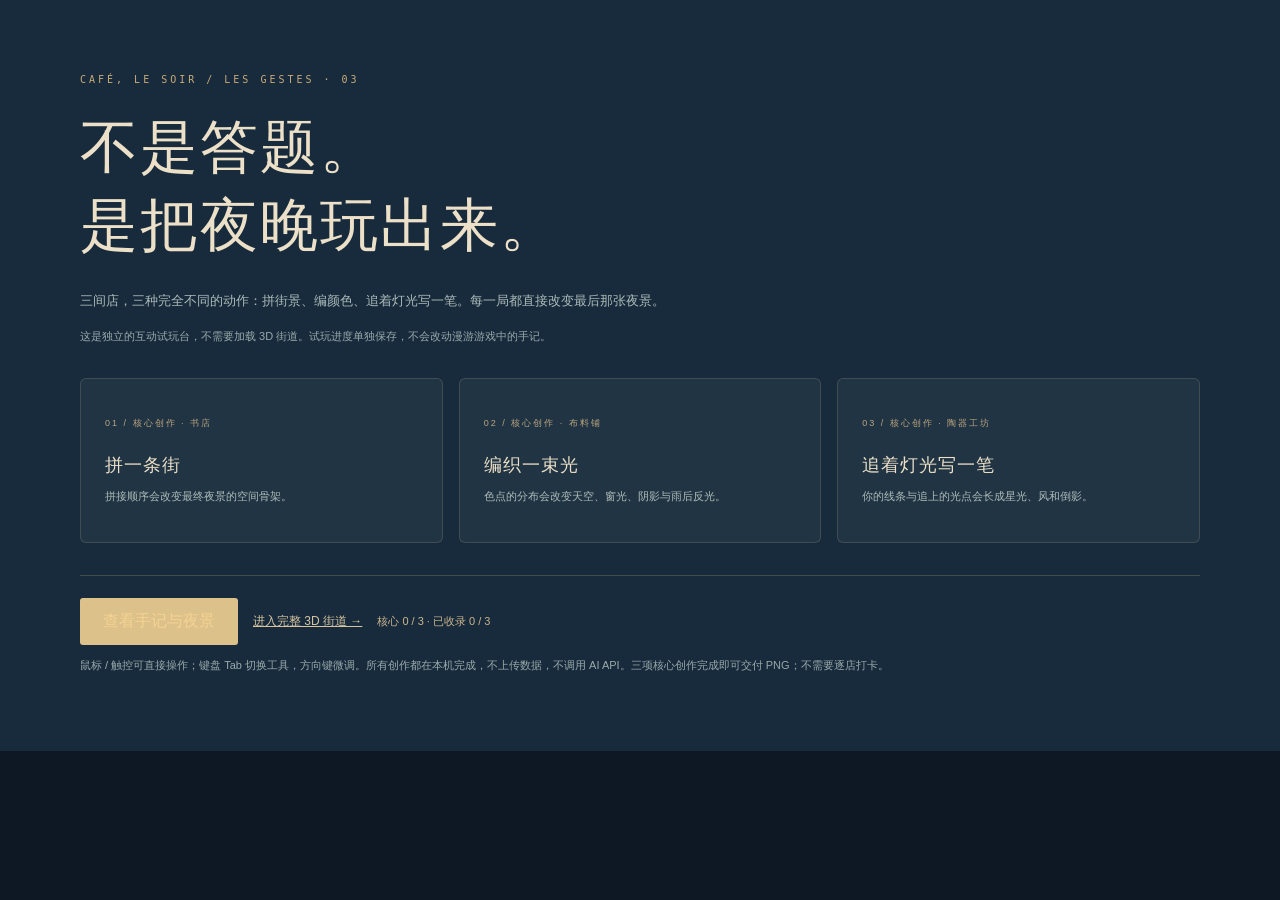
==== workshops.html @ 01839e98 "feat: redesign cafe interaction games as three hands-on workshops" ====
<!doctype html>
<html lang="zh-CN"><head><meta charset="utf-8"><meta name="viewport" content="width=device-width,initial-scale=1"><title>夜色手作 · 三个夜间游戏</title><link rel="icon" href="data:,"><link rel="stylesheet" href="style.css?v=08">
<style>
body{overflow:auto;background:#172b3c;color:#ece0c8;padding:clamp(22px,5vw,70px);max-width:1300px;margin:auto}main{max-width:1120px;margin:auto}.lab-kicker{font:10px monospace;letter-spacing:3px;color:#c9aa78}.lab-title{font-family:Georgia,"Songti SC",serif;font-size:clamp(32px,5vw,58px);font-weight:400;letter-spacing:2px;margin:24px 0}.lab-intro{color:#adbab8;line-height:1.9;font-size:13px;max-width:650px}.lab-grid{display:grid;grid-template-columns:repeat(auto-fit,minmax(235px,1fr));gap:16px;margin:32px 0}.lab-card{padding:24px;text-align:left;border-radius:6px;min-height:165px;background:#203444;border-color:#c4b38833}.lab-card small{display:block;color:#bba47e;letter-spacing:2px;font-size:9px}.lab-card strong{display:block;font-size:18px;letter-spacing:1px;font-weight:400;margin:22px 0 10px}.lab-card span{display:block;font-size:11px;color:#aebbb7;line-height:1.8}.lab-bar{display:flex;align-items:center;gap:15px;flex-wrap:wrap;padding-top:22px;border-top:1px solid #bda67c44}.lab-bar button{padding:13px 23px;background:#ddc18a;color:#1c303b;border:0}.lab-bar a{color:#d8c4a0;font-size:12px}.lab-note{font-size:11px;color:#9aa9aa;line-height:1.8}#toast{position:fixed;z-index:30;top:20px}#story-dialog{z-index:20}.lab-gallery-count{color:#ccb58e;font-size:11px}
</style></head>
<body><main><p class="lab-kicker">CAFÉ, LE SOIR / LES GESTES · 03</p><h1 class="lab-title">不是答题。<br>是把夜晚玩出来。</h1><p class="lab-intro">三间店，三种完全不同的动作：拼街景、编颜色、追着灯光写一笔。每一局都直接改变最后那张夜景。</p><p class="lab-note">这是独立的互动试玩台，不需要加载 3D 街道。试玩进度单独保存，不会改动漫游游戏中的手记。</p><div class="lab-grid" id="workshop-gallery"></div><div class="lab-bar"><button id="journal">查看手记与夜景</button><a href="index.html?view=door&amp;shop=cafe">进入完整 3D 街道 →</a><span id="lab-count" class="lab-gallery-count"></span></div><p class="lab-note">鼠标 / 触控可直接操作；键盘 Tab 切换工具，方向键微调。所有创作都在本机完成，不上传数据，不调用 AI API。三项核心创作完成即可交付 PNG；不需要逐店打卡。</p></main>
<dialog id="story-dialog" aria-labelledby="story-title"><button id="close-story" aria-label="关闭工作台">× <span>Esc</span></button><div id="story-content"></div></dialog><div id="toast" role="status"></div>
<script type="module" src="workshops.js?v=08"></script></body></html>
---- style.css ----
:root{color-scheme:dark;font-family:Inter,-apple-system,BlinkMacSystemFont,"PingFang SC",sans-serif;color:#f4ead4;background:#0e1825}*{box-sizing:border-box}body{margin:0;overflow:hidden}#scene{position:fixed;inset:0;width:100%;height:100%;outline:none;touch-action:none}header{position:absolute;top:28px;left:34px;right:34px;display:flex;align-items:center;gap:17px;pointer-events:none;text-shadow:0 2px 14px #0008}.brand{font-family:Georgia,serif;font-size:34px;text-decoration:none;color:#f2dfb3;border:1px solid #dec79866;padding:7px 10px}.brand span{color:#ddaa5a}.overline{font-size:9px;letter-spacing:2.7px;margin:0 0 8px;color:#e4c997}h1{font-size:17px;font-weight:500;margin:0;letter-spacing:2px}h1 span{font-weight:300;color:#d1c7b6;font-size:12px}.edition{margin-left:auto;text-align:right;font:10px monospace;letter-spacing:2px}.edition span{display:block;margin-top:10px;font:10px sans-serif;letter-spacing:1px;color:#d4caba}#intro{position:absolute;top:31%;left:40px;max-width:330px;padding:25px 27px 26px;background:linear-gradient(120deg,#10202cda,#10202c58);border-left:1px solid #efd6a37a;backdrop-filter:blur(6px);transition:opacity .4s,transform .4s}.chapter{font-size:9px;letter-spacing:2px;color:#d7b982}#intro h2{font-family:Georgia,"Songti SC",serif;font-size:31px;font-weight:400;line-height:1.45;letter-spacing:1px;margin:21px 0 18px}#intro p{font-size:12px;line-height:2;color:#ccc6b9}button,select{font:inherit;color:inherit;border:1px solid #c2ae7a42;background:#17222dbd;border-radius:3px;cursor:pointer}button:hover{background:#c8a96c2a;border-color:#d8b87e}button:focus-visible,select:focus-visible{outline:2px solid #efc87e;outline-offset:3px}#enter{width:100%;margin:15px 0;padding:13px 16px;color:#202324;background:#ddc18a;text-align:left;font-size:12px;border:0}#enter span{float:right}small{font-size:10px;color:#aaa99f;line-height:1.8}.walking #intro{opacity:0;pointer-events:none;transform:translateX(-14px)}#location{position:absolute;bottom:107px;left:35px;font-size:13px;text-shadow:0 2px 9px #000}#location span{display:block;font-size:8px;letter-spacing:2px;color:#c6bda9;margin-top:7px}nav{position:absolute;bottom:44px;left:50%;transform:translateX(-50%);display:flex;align-items:center;gap:12px;white-space:nowrap;padding:10px 14px;background:#101c29d9;border:1px solid #c9b78430;border-radius:6px;box-shadow:0 6px 40px #0004;backdrop-filter:blur(14px);font-size:11px}nav label{display:flex;gap:9px;align-items:center;color:#bfb8a8}nav button{padding:8px 10px;border-color:transparent}select{padding:7px 20px 7px 9px}input{accent-color:#d3b57e;width:83px}output{min-width:16px;font-size:10px}footer{position:absolute;bottom:15px;left:34px;right:34px;display:flex;justify-content:space-between;gap:20px;font-size:9px;letter-spacing:.6px;color:#c6c3b6;text-shadow:0 1px 4px #000}footer b{font-weight:400;margin-left:10px;color:#b0b7ba}i{display:inline-block;width:5px;height:5px;border-radius:50%;background:#dab879;margin-right:7px}.crosshair{display:none;position:absolute;left:50%;top:50%;width:3px;height:3px;background:#faf0d999;border-radius:50%;pointer-events:none}.locked .crosshair{display:block}dialog{max-width:510px;padding:36px;background:#172431;color:#e4dccb;border:1px solid #b7a57666;border-radius:6px}dialog::backdrop{background:#0007;backdrop-filter:blur(7px)}dialog h2{font-size:23px;font-weight:400}dialog p:not(.overline){font-size:12px;line-height:1.9;color:#b8bec1}dialog button{padding:10px}#close-help{float:right;border:0;font-size:23px;padding:0;background:none}#loading{position:fixed;inset:0;display:flex;flex-direction:column;align-items:center;justify-content:center;background:#13202c;z-index:10;transition:opacity .6s}#loading span{font:30px Georgia;letter-spacing:6px;color:#e0bf83}#loading p{font-size:12px;color:#a0a9ae;margin-top:25px}#loading.done{opacity:0;pointer-events:none}#toast{position:absolute;top:105px;left:50%;transform:translateX(-50%);background:#16222eef;border:1px solid #d8bd8355;padding:11px 19px;font-size:12px;border-radius:4px;opacity:0;transition:opacity .2s;pointer-events:none}#toast.show{opacity:1}@media(max-width:800px){header{left:18px;right:18px;top:18px}.edition{display:none}#intro{left:20px;top:27%;padding:18px}nav{gap:4px;padding:8px;max-width:96vw;flex-wrap:wrap;justify-content:center;bottom:40px}.paint{display:none}footer{left:15px;right:15px}#movement{display:none}#location{bottom:115px;left:20px}h1 span{display:none}}

#interaction{position:absolute;left:50%;bottom:155px;transform:translateX(-50%);z-index:2}#interaction[hidden]{display:none}#interact{padding:13px 22px;background:#d9bf8fee;color:#152329;border:1px solid #f7dfb1;box-shadow:0 4px 25px #0008;font-size:13px;white-space:nowrap}#room-status{position:absolute;right:30px;top:108px;max-width:280px;font-size:11px;color:#e2d5b9;text-shadow:0 2px 5px #000;background:#13202bac;padding:9px 12px;border-left:2px solid #c8a777;pointer-events:none}@media(max-width:800px){#room-status{top:85px;right:16px;max-width:230px;font-size:10px}#interaction{bottom:145px}}
/* v05: a field notebook beside the world, rather than a full-screen quest menu. */
#story-hud{position:absolute;top:145px;right:30px;max-width:310px;padding:13px 16px;background:#13232dde;border:1px solid #d1bd8840;border-radius:3px;pointer-events:none;box-shadow:0 4px 24px #0003}#story-hud p{font-size:12px;margin:0 0 8px;color:#edd2a0}#story-hud span{font-size:11px;color:#aebdc4}#journal{color:#f2d392;border-color:#d9ba7b66}.story-open #interaction,.story-open #story-hud,.story-open #room-status{visibility:hidden}
#story-dialog{box-sizing:border-box;position:fixed;inset:18px 18px 18px auto;margin:0;width:390px;max-width:calc(100vw - 36px);max-height:calc(100dvh - 36px);height:fit-content;overflow:auto;padding:28px 26px 20px;background:#e9e0ce;color:#293443;border:1px solid #f9efd9;border-radius:4px;box-shadow:0 18px 70px #0007}#story-dialog::backdrop{background:#08132030;backdrop-filter:none}#story-dialog h2{font-family:Georgia,"Songti SC",serif;font-size:27px;line-height:1.4;margin:16px 0 12px}#story-dialog .overline{color:#8b674a;font-size:9px;letter-spacing:2px;padding-right:20px}#close-story{position:absolute;top:10px;right:12px;font-size:21px;color:#44505c;border:0;background:none;padding:2px 5px}#close-story span{font:9px monospace;color:#827965}#story-dialog p.story-lead{font-size:12px;line-height:1.9;color:#56606a;margin:0 0 14px}#story-dialog .study-concept{font-size:10px;color:#8a6343;letter-spacing:1px;margin:12px 0}#story-dialog p.story-fine{font-size:10px;line-height:1.8;color:#7c786f;margin:13px 0}#story-dialog p.story-path{font-size:12px;line-height:1.8;color:#455564;border-left:2px solid #a58759;padding-left:13px}#story-dialog p.story-progress{font-size:11px;color:#866642;border-bottom:1px solid #b6a58966;padding-bottom:12px}#story-dialog .study-preview{width:100%;height:auto;border:1px solid #ab927343;display:block;margin-bottom:15px}#story-dialog button{color:#37424b;border-color:#a590703f;background:#f5eedf}#story-dialog button:hover{border-color:#8d7454;background:#ddd0b8}#story-dialog button:focus-visible,#story-dialog a:focus-visible,#story-dialog summary:focus-visible{outline:2px solid #385c75;outline-offset:2px}.study-choices{display:grid;gap:8px}.study-choices button{text-align:left;padding:11px 13px!important}.study-choices button span{display:block;font-size:12px}.study-choices button small{display:block;font-size:10px;color:#76776d;margin-top:4px}.study-choices button[aria-pressed=true]{background:#d6dccc!important;border-color:#71816d!important;box-shadow:inset 3px 0 #647760}#story-dialog p.choice-status{font-size:10px;color:#69735f;line-height:1.7}#story-dialog .story-primary{display:block;width:100%;border:0;background:#314c52;color:#f8ead0;text-align:center;padding:13px 10px;font-size:12px;margin:11px 0;text-decoration:none;border-radius:3px}#story-dialog .story-primary:hover{background:#466269}#story-dialog .story-secondary{display:block;width:100%;padding:10px;font-size:11px;margin:8px 0;background:transparent}.journal-list{margin:18px 0 10px;border-top:1px solid #ab947b55}.journal-row{display:flex;align-items:center;gap:12px;width:100%;padding:11px 5px!important;text-align:left;background:transparent!important;border:0!important;border-bottom:1px solid #ab947b55!important;border-radius:0}.journal-row>span:nth-child(2){flex:1}.journal-row b{font-size:12px;font-weight:500}.journal-row small{display:block;font-size:10px;color:#7b7a73}.journal-row em{font-size:9px;font-style:normal;color:#8e7a5d;margin-left:5px}.journal-number{font:18px Georgia;width:22px}.journal-row:hover{background:#d9ccb788!important}.final-postcard{display:block;width:100%;border:1px solid #bca983;margin:18px 0}#story-dialog details{font-size:10px;line-height:1.8;color:#77756d;padding:9px 0;border-top:1px solid #b7a98a66}#story-dialog details p{font-size:10px;color:#77756d}#story-dialog summary{cursor:pointer;color:#796c55}#story-dialog p.panel-controls{font:9px sans-serif;color:#999182;border-top:1px solid #bba98a55;padding-top:12px;margin:15px 0 0}#toast{z-index:4;max-width:80vw;line-height:1.8}.story-open nav{opacity:.5;pointer-events:none}
@media(max-width:1000px){nav{gap:3px;padding:8px}nav button{padding:8px}.paint{display:none}h1 span{display:none}}
@media(max-width:600px){#story-dialog{inset:10px 10px 10px auto;width:calc(100vw - 20px);max-width:420px;max-height:calc(100dvh - 20px);padding:26px 20px 16px}#story-hud{top:auto;right:16px;bottom:208px;max-width:230px;padding:10px}#story-hud p{font-size:10px}#story-hud span{font-size:10px}nav{width:95vw;white-space:normal}#room-status{display:none}.study-preview{max-height:170px;object-fit:contain}#intro{max-width:290px}footer{font-size:8px}}

/* v06 — the workbench is a place to act, not a multiple-choice card. */
#story-dialog.is-workshop{inset:24px;margin:auto;width:min(1040px,calc(100vw - 48px));max-width:none;max-height:calc(100dvh - 48px);padding:28px 32px;background:#ede5d5;border-radius:10px}
#story-dialog.is-workshop h2{margin:10px 0 8px;font-size:30px;letter-spacing:1px}
#story-dialog.is-workshop .story-lead{max-width:760px;margin-bottom:22px}
.workshop-layout{display:grid;grid-template-columns:minmax(0,1.9fr) minmax(235px,1fr);gap:26px;align-items:start}
.workshop-stage{min-width:0}.workshop-canvas{display:block;width:100%;height:auto;aspect-ratio:640/420;border-radius:5px;box-shadow:0 7px 20px #14253722;cursor:crosshair;touch-action:none;user-select:none;outline-offset:4px}
.workshop-canvas:focus-visible{outline:2px solid #a17e47}.workshop-caption{display:flex;justify-content:space-between;gap:10px;color:#887961;font:8px monospace;letter-spacing:1px;margin-top:12px}
#story-dialog p.workshop-hint{font-size:12px;color:#5a6e6e;line-height:1.8;padding:12px 0;border-bottom:1px solid #b4a38155}
#story-dialog .workshop-tools h3{font:19px Georgia,"Songti SC",serif;font-weight:500;margin:10px 0}
#story-dialog p.workshop-instruction{color:#65716e;font-size:11px;line-height:1.9;margin:0 0 14px}
.workshop-tools .overline{font-size:8px!important}.workshop-range{display:block;margin:13px 0;font-size:10px;color:#62706c}.workshop-range>span{display:flex;justify-content:space-between;gap:8px}.workshop-range output{font-size:9px;color:#8c785d}.workshop-range input{display:block;width:100%;margin:10px 0 2px;accent-color:#496966;min-height:20px;cursor:ew-resize}
.workshop-history{display:flex;flex-wrap:wrap;gap:5px;border-top:1px solid #b4a38155;padding-top:12px;margin-top:16px}#story-dialog .workshop-history button{font-size:9px;padding:7px 8px;border-radius:4px}
#story-dialog button:disabled{opacity:.42;cursor:not-allowed}#story-dialog button:disabled:hover{background:#f5eedf}
#story-dialog p.workshop-feedback{min-height:32px;font-size:10px;line-height:1.6;color:#627369;margin:12px 0 8px}
#story-dialog p.workshop-result-label{font-size:9px;letter-spacing:1px;color:#a08053;margin:6px 0}.workshop-postcard{width:100%;height:auto;display:block;border:1px solid #cabba0}
#story-dialog p.workshop-effect{font-size:10px;line-height:1.7;color:#7d7e70;margin:8px 0}
#story-dialog p.workshop-key-help{color:#87877a;font-size:9px;line-height:1.8;margin:8px 0}
.workshop-swatches,.workshop-picker{display:flex;gap:6px;flex-wrap:wrap}#story-dialog .workshop-swatches button{font-size:9px;padding:9px 7px;border-top:6px solid var(--ink)}#story-dialog .workshop-picker button{font-size:9px;padding:8px}
#story-dialog .workshop-picker [aria-pressed=true],#story-dialog .workshop-swatches [aria-pressed=true]{background:#314e53;color:#f8efd9;border-color:#314e53}
#story-dialog.is-workshop .story-primary{width:100%;max-width:560px;margin:17px 0 6px;border-radius:5px}
#story-dialog.is-workshop .story-secondary{width:100%;max-width:560px;margin:2px 0;text-align:center}
#story-dialog.is-workshop .story-fine{margin:10px 0 0;max-width:760px}
@media(max-width:720px){#story-dialog.is-workshop{inset:10px;width:calc(100vw - 20px);max-height:calc(100dvh - 20px);padding:24px 17px}.workshop-layout{grid-template-columns:1fr;gap:15px}.workshop-postcard{max-width:260px}.workshop-tools{display:block}.workshop-caption{font-size:7px}#story-dialog.is-workshop h2{font-size:25px}.workshop-range input{min-height:28px}.workshop-history button{min-height:38px}}
@media(prefers-reduced-motion:reduce){*{scroll-behavior:auto!important;transition:none!important}}
/* v07 commission controls */
#story-dialog p.workshop-control-label{font-size:9px;letter-spacing:1px;color:#8b7657;margin:14px 0 7px}.workshop-choice-grid{display:grid;grid-template-columns:repeat(2,minmax(0,1fr));gap:6px}.workshop-choice-grid button{font-size:9px;padding:9px 6px}.workshop-choice-grid button[aria-pressed=true]{background:#314e53!important;color:#f8efd9!important;border-color:#314e53!important}.commission-grid{display:grid;gap:9px;margin:17px 0}.commission-card{text-align:left!important;padding:13px 14px!important}.commission-card strong,.commission-card span,.commission-card small{display:block}.commission-card strong{font:16px Georgia,"Songti SC",serif}.commission-card span{font-size:10px;color:#7c6b54;margin:5px 0}.commission-card small{font-size:10px;line-height:1.7;color:#6e7470}.commission-card[aria-pressed=true]{background:#d8dfd6!important;border-color:#61796d!important}.commission-brief{border-left:3px solid #9b7c52;padding:10px 14px;margin:14px 0;background:#e4dac5}.commission-brief b{display:block;font:18px Georgia,"Songti SC",serif;margin-bottom:6px}.commission-brief span{font-size:11px;line-height:1.8;color:#5e665f}.trait-list{display:grid;grid-template-columns:repeat(5,1fr);gap:6px;margin:14px 0}.trait-item{background:#ded5c3;padding:8px 4px;text-align:center}.trait-item b{display:block;font-size:11px}.trait-item span{font-size:8px;color:#88785f}.gallery-grid{display:grid;grid-template-columns:repeat(2,minmax(0,1fr));gap:10px;margin:15px 0}.gallery-item{border:1px solid #bca983;background:#e4dac7;padding:7px}.gallery-item img{width:100%;height:auto;display:block}.gallery-item b,.gallery-item small{display:block;margin-top:5px}.gallery-item b{font:12px Georgia,"Songti SC",serif}.gallery-item small{font-size:8px;color:#766d60}@media(max-width:600px){.trait-list{grid-template-columns:repeat(3,1fr)}.gallery-grid{grid-template-columns:1fr}}
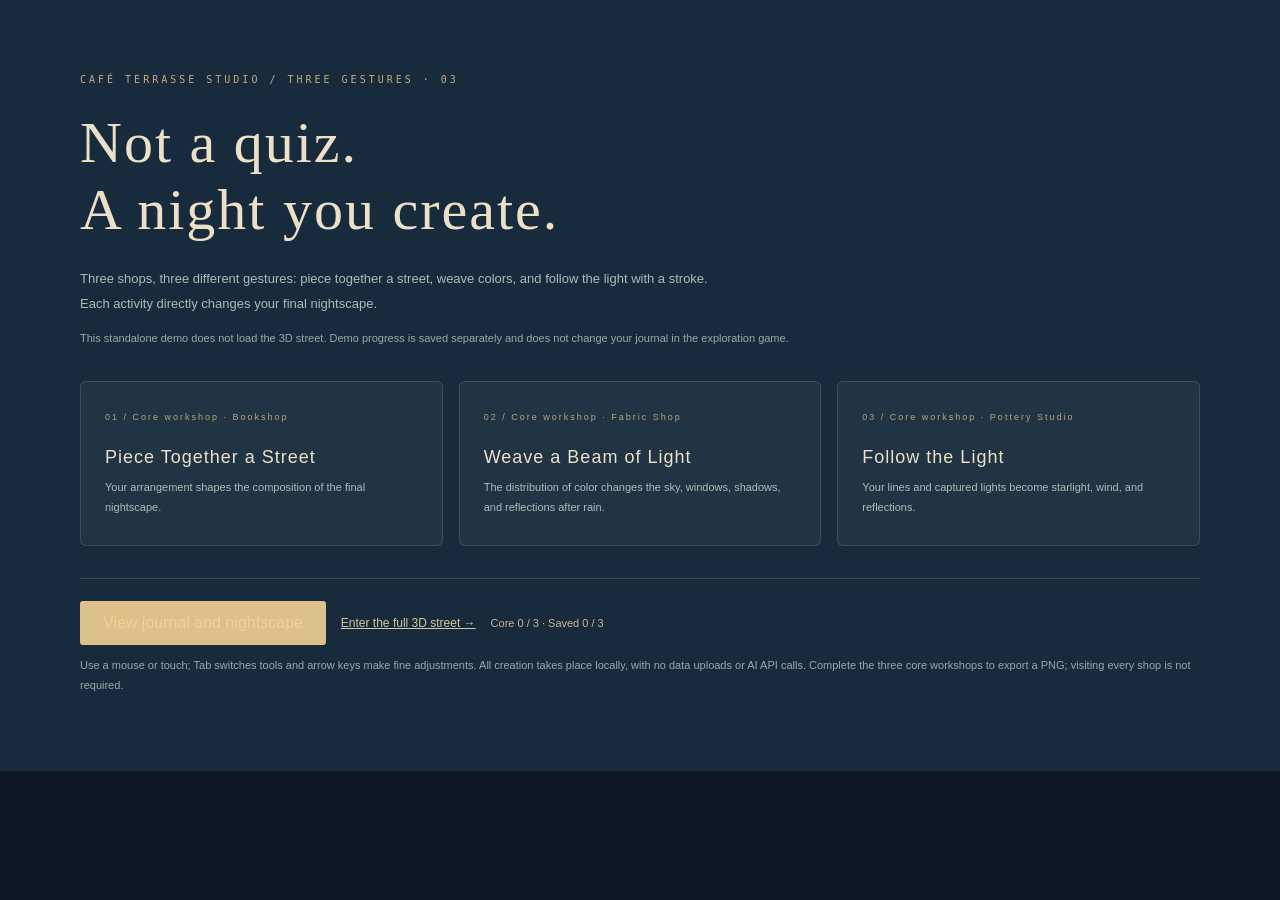
==== commit 31abfa0f: "Translate project documentation and interactive experience into English" ====
--- a/workshops.html
+++ b/workshops.html
@@ -1,8 +1,8 @@
 <!doctype html>
-<html lang="zh-CN"><head><meta charset="utf-8"><meta name="viewport" content="width=device-width,initial-scale=1"><title>夜色手作 · 三个夜间游戏</title><link rel="icon" href="data:,"><link rel="stylesheet" href="style.css?v=08">
+<html lang="en"><head><meta charset="utf-8"><meta name="viewport" content="width=device-width,initial-scale=1"><title>Night Workshops · Three Creative Activities</title><link rel="icon" href="data:,"><link rel="stylesheet" href="style.css?v=08-en">
 <style>
 body{overflow:auto;background:#172b3c;color:#ece0c8;padding:clamp(22px,5vw,70px);max-width:1300px;margin:auto}main{max-width:1120px;margin:auto}.lab-kicker{font:10px monospace;letter-spacing:3px;color:#c9aa78}.lab-title{font-family:Georgia,"Songti SC",serif;font-size:clamp(32px,5vw,58px);font-weight:400;letter-spacing:2px;margin:24px 0}.lab-intro{color:#adbab8;line-height:1.9;font-size:13px;max-width:650px}.lab-grid{display:grid;grid-template-columns:repeat(auto-fit,minmax(235px,1fr));gap:16px;margin:32px 0}.lab-card{padding:24px;text-align:left;border-radius:6px;min-height:165px;background:#203444;border-color:#c4b38833}.lab-card small{display:block;color:#bba47e;letter-spacing:2px;font-size:9px}.lab-card strong{display:block;font-size:18px;letter-spacing:1px;font-weight:400;margin:22px 0 10px}.lab-card span{display:block;font-size:11px;color:#aebbb7;line-height:1.8}.lab-bar{display:flex;align-items:center;gap:15px;flex-wrap:wrap;padding-top:22px;border-top:1px solid #bda67c44}.lab-bar button{padding:13px 23px;background:#ddc18a;color:#1c303b;border:0}.lab-bar a{color:#d8c4a0;font-size:12px}.lab-note{font-size:11px;color:#9aa9aa;line-height:1.8}#toast{position:fixed;z-index:30;top:20px}#story-dialog{z-index:20}.lab-gallery-count{color:#ccb58e;font-size:11px}
 </style></head>
-<body><main><p class="lab-kicker">CAFÉ, LE SOIR / LES GESTES · 03</p><h1 class="lab-title">不是答题。<br>是把夜晚玩出来。</h1><p class="lab-intro">三间店，三种完全不同的动作：拼街景、编颜色、追着灯光写一笔。每一局都直接改变最后那张夜景。</p><p class="lab-note">这是独立的互动试玩台，不需要加载 3D 街道。试玩进度单独保存，不会改动漫游游戏中的手记。</p><div class="lab-grid" id="workshop-gallery"></div><div class="lab-bar"><button id="journal">查看手记与夜景</button><a href="index.html?view=door&amp;shop=cafe">进入完整 3D 街道 →</a><span id="lab-count" class="lab-gallery-count"></span></div><p class="lab-note">鼠标 / 触控可直接操作；键盘 Tab 切换工具，方向键微调。所有创作都在本机完成，不上传数据，不调用 AI API。三项核心创作完成即可交付 PNG；不需要逐店打卡。</p></main>
-<dialog id="story-dialog" aria-labelledby="story-title"><button id="close-story" aria-label="关闭工作台">× <span>Esc</span></button><div id="story-content"></div></dialog><div id="toast" role="status"></div>
-<script type="module" src="workshops.js?v=08"></script></body></html>
+<body><main><p class="lab-kicker">CAFÉ TERRASSE STUDIO / THREE GESTURES · 03</p><h1 class="lab-title">Not a quiz.<br>A night you create.</h1><p class="lab-intro">Three shops, three different gestures: piece together a street, weave colors, and follow the light with a stroke. Each activity directly changes your final nightscape.</p><p class="lab-note">This standalone demo does not load the 3D street. Demo progress is saved separately and does not change your journal in the exploration game.</p><div class="lab-grid" id="workshop-gallery"></div><div class="lab-bar"><button id="journal">View journal and nightscape</button><a href="index.html?view=door&amp;shop=cafe">Enter the full 3D street →</a><span id="lab-count" class="lab-gallery-count"></span></div><p class="lab-note">Use a mouse or touch; Tab switches tools and arrow keys make fine adjustments. All creation takes place locally, with no data uploads or AI API calls. Complete the three core workshops to export a PNG; visiting every shop is not required.</p></main>
+<dialog id="story-dialog" aria-labelledby="story-title"><button id="close-story" aria-label="Close workstation">× <span>Esc</span></button><div id="story-content"></div></dialog><div id="toast" role="status"></div>
+<script type="module" src="workshops.js?v=08-en"></script></body></html>
